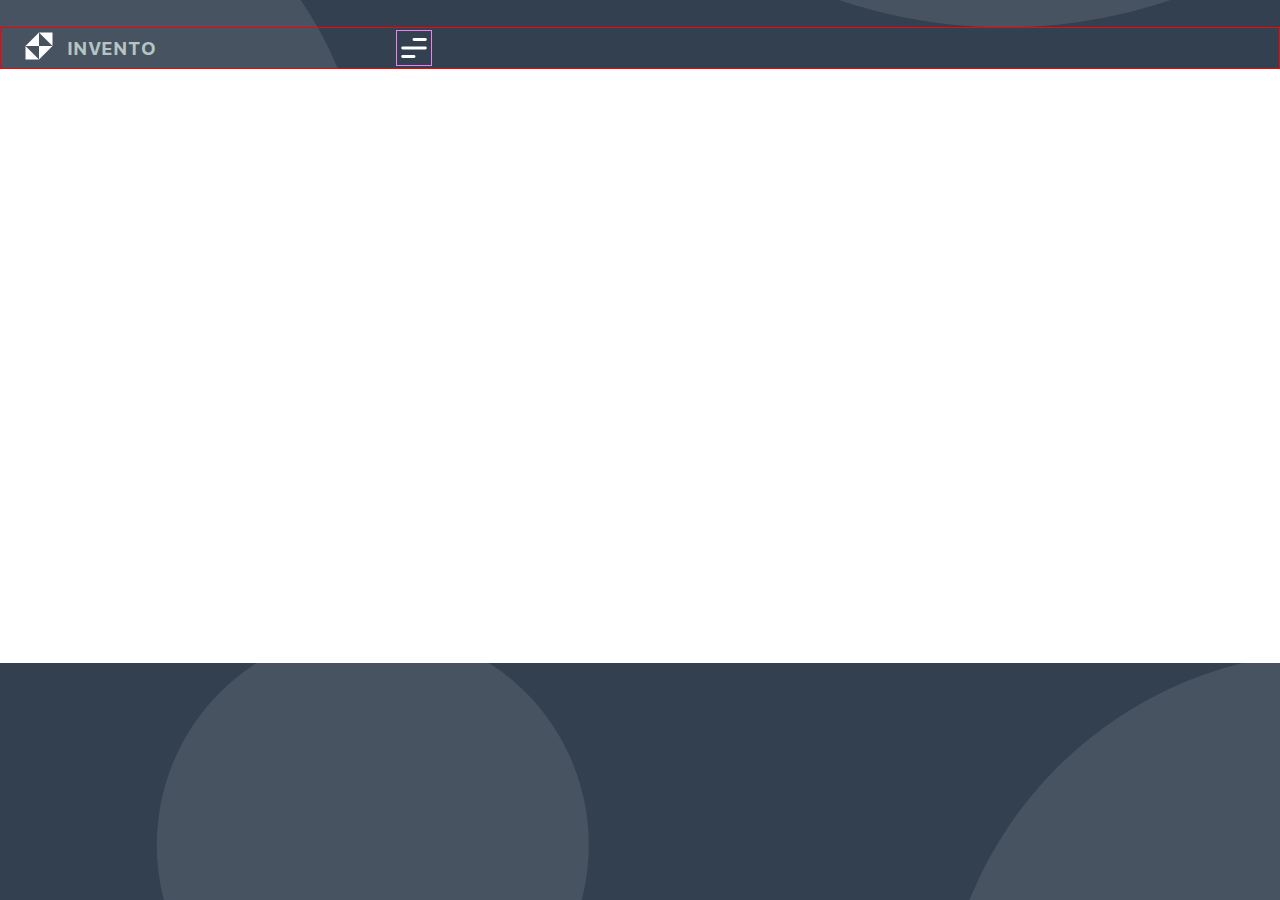
==== view/balance.html @ 79ce800d "." ====
<!DOCTYPE html>
<html lang="en">
<head>
    <meta charset="UTF-8">
    <meta name="viewport" content="width=device-width, initial-scale=1.0">
    <title>Document</title>
    <link rel="stylesheet" href="../css/balance.css">
</head>
<body>
    <div class="logotipe">
        <a href="../index.html">
            <img src="../storage/image/logotipe.svg">
        </a>
        <h3>INVENTO</h3>
        <img src="../storage/image/trhee_lines.svg" class="trhee_lines">
    </div>
    <div class="page_balance">

    </div>
</body>
</html>
---- css/balance.css ----
@import url(variables.css);

* {
    padding: 0;
    margin: 0;
    font-family: "EncodeSans-Regular";
    box-sizing: border-box;
}


body {
    background-color: var(--color-1);
    background-image: url(../storage/image/backgraundCards.svg);
    background-size: cover;
    background-position: center;
    background-repeat: no-repeat;
    position: relative;
}

.logotipe {
    border: 1px solid red;
    padding: var(--space-layout-padding-lr);
    display: flex;
    flex-direction: row;
    align-items: center;
    margin-top: 3vh;
}

.logotipe img {
    width: 36px;
    height: auto;
}

.logotipe h3 {
    color: var(--color-3);
    margin-left: 10px;
    margin-right: 240px;font-family: "SF-pro-text-bold";
}

.trhee_lines{
    border: 1px solid violet;
    display: flex;
    justify-content: space-between;
}


.page_balance{
    background: white;
    height: 66vh;
}
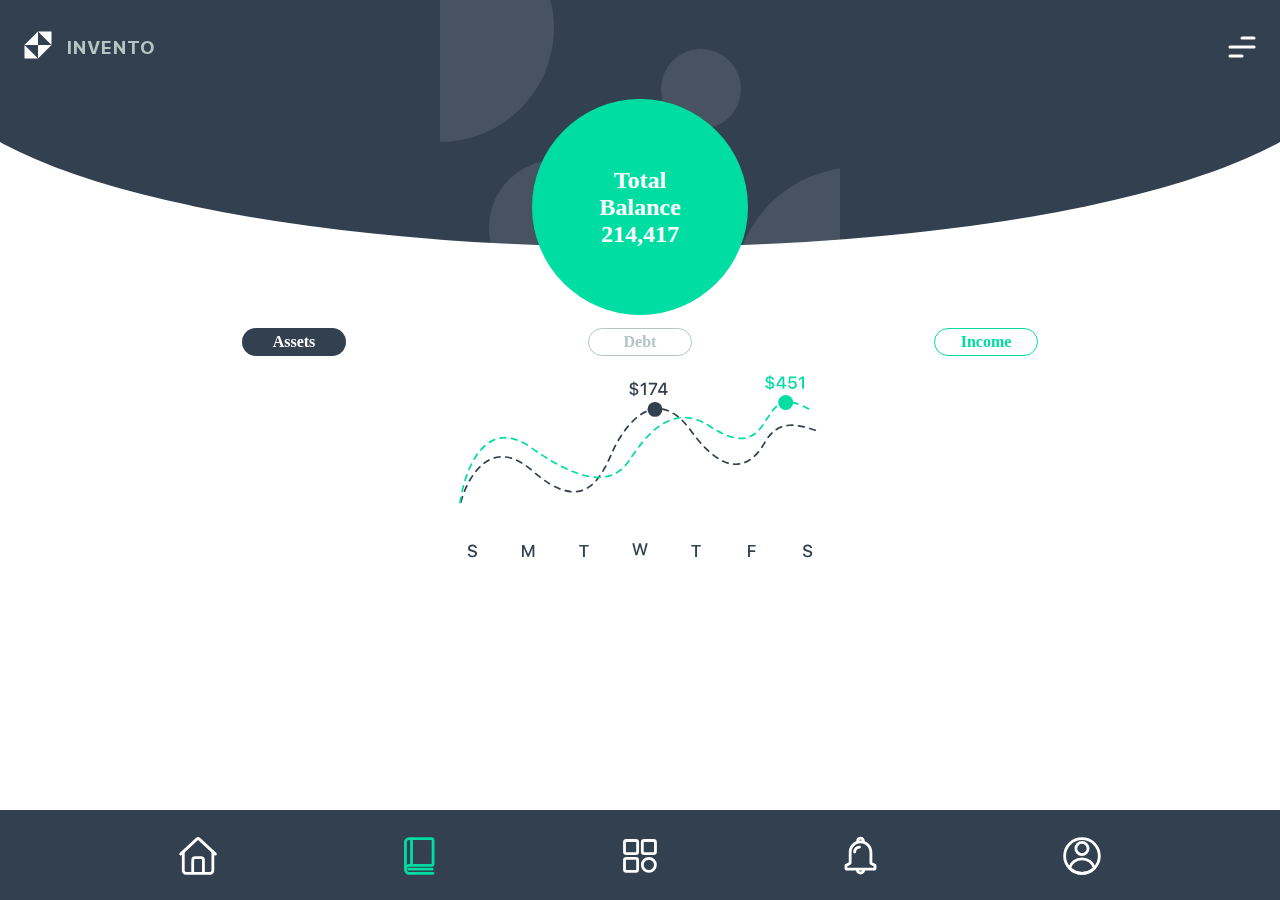
==== commit a48f9df3: "commit to save the changes made on page 2 and the completion of page 3" ====
--- a/view/balance.html
+++ b/view/balance.html
@@ -7,15 +7,72 @@
     <link rel="stylesheet" href="../css/balance.css">
 </head>
 <body>
-    <div class="logotipe">
-        <a href="../index.html">
-            <img src="../storage/image/logotipe.svg">
-        </a>
-        <h3>INVENTO</h3>
-        <img src="../storage/image/trhee_lines.svg" class="trhee_lines">
+    <head>
+        <div class="logotipe">
+            <a href="../index.html">
+                <img src="../storage/image/logotipe.svg">
+            </a>
+            <h3>INVENTO</h3>
+            <img src="../storage/image/trhee_lines.svg" class="trhee_lines">
+        </div>
+    </head>
+    <div class="circle">
+        <img src="../storage/image/backgraundCards.svg">
     </div>
-    <div class="page_balance">
+    <div class="circle2">
+        <div class="into_balance">
+            <h2>Total</h2>
+            <h2>Balance</h2>
+            <h2>214,417</h2>
+        </div>
+    </div>
+    <div class="table_subindi">
+        <div class="assets">
+            <h4>Assets</h4>
+        </div>
+        <div class="debt">
+            <h4>Debt</h4>
+        </div>
+        <div class="income">
+            <h4>Income</h4>
+        </div>
+    </div>
+    <div class="table_balance">
+        <img src="../storage/image/table_balance.svg">
+    </div>
 
-    </div>
+
+
+
+
+    <footer class="footer">
+        <ul class="footer__ul">
+            <li>
+                <a href="#">
+                    <img src="../storage/image/home.svg">
+                </a>
+            </li>
+            <li>
+                <a href="../view/balance.html">
+                    <img src="../storage/image/balance_menu_green.svg">
+                </a>
+            </li>
+            <li>
+                <a href="../view/cards.html">
+                    <img src="../storage/image/cards_menu.svg">
+                </a>
+            </li>
+            <li>
+                <a href="#">
+                    <img src="../storage/image/notifications.svg">
+                </a>
+            </li>
+            <li>
+                <a href="../index.html">
+                    <img src="../storage/image/user_menu.svg">
+                </a>
+            </li>
+        </ul>
+    </footer>
 </body>
 </html>--- a/css/balance.css
+++ b/css/balance.css
@@ -9,16 +9,16 @@
 
 
 body {
-    background-color: var(--color-1);
-    background-image: url(../storage/image/backgraundCards.svg);
     background-size: cover;
     background-position: center;
     background-repeat: no-repeat;
     position: relative;
 }
 
+
+
 .logotipe {
-    border: 1px solid red;
+    /*border: 1px solid red;*/
     padding: var(--space-layout-padding-lr);
     display: flex;
     flex-direction: row;
@@ -34,17 +34,170 @@
 .logotipe h3 {
     color: var(--color-3);
     margin-left: 10px;
-    margin-right: 240px;font-family: "SF-pro-text-bold";
+    margin-right: 210px;font-family: "SF-pro-text-bold";
 }
 
 .trhee_lines{
-    border: 1px solid violet;
-    display: flex;
-    justify-content: space-between;
-}
-
-
-.page_balance{
-    background: white;
-    height: 66vh;
+    /*border: 1px solid violet;*/
+    margin-left: auto;
+}
+
+.circle {
+    /*border: 1px solid red;*/
+    width: 110%; 
+    height: 40%; 
+    background-color: var(--color-1);
+    border-radius: 50%; 
+    position: absolute;
+    left: 50%;
+    transform: translate(-50%, -50%);
+    display: flex; 
+    justify-content: center;
+    align-items: center;
+    position: fixed;
+    z-index: -1000;
+}
+
+.circle2{
+    /*border: 1px solid red;*/
+    width: 24vh; 
+    height: 24vh; 
+    background-color: var(--color-5);
+    border-radius: 50%; 
+    position: absolute;
+    left: 50%;
+    top: 23%;
+    transform: translate(-50%, -50%);
+    display: flex; 
+    justify-content: center;
+    align-items: center;
+    position: fixed;
+}
+
+.into_balance{
+    display: flex;
+    flex-direction: column;
+    justify-content: center;
+    align-items: center;
+}
+
+.into_balance h2{
+    color: var(--color-4);
+}
+
+.table_subindi{
+    display: flex;
+    flex-direction: row;
+    justify-content: space-evenly;
+    /*border: 1px solid red;*/
+    position: relative;
+    height: 3.5ch;
+    margin-top: 29cqb;
+}
+
+.assets{
+    /*border: 1px solid blue;*/
+    border-radius: 40px;
+    display: flex;
+    background-color: var(--color-1);
+    height: 3.5ch;
+    width: 13ch;
+}
+
+.assets h4{
+    /*border: 1px solid green;*/
+    color: var(--color-4);
+    display: flex;
+    justify-content: center;
+    align-items: center;
+    width: 13ch;
+}
+
+.debt{
+    border: 1px solid var(--color-3);
+    border-radius: 40px;
+    display: flex;
+    height: 3.5ch;
+    width: 13ch;
+}
+
+.debt h4{
+    color: var(--color-3);
+    display: flex;
+    justify-content: center;
+    align-items: center;
+    width: 13ch;
+}
+
+.income{
+    border: 1px solid var(--color-5);
+    border-radius: 40px;
+    display: flex;
+    height: 3.5ch;
+    width: 13ch;
+}
+
+.income h4{
+    color: var(--color-5);
+    display: flex;
+    justify-content: center;
+    align-items: center;
+    width: 13ch;
+}
+
+.table_balance{
+    /*border: 1PX solid red;*/
+    margin-top: 2vh;
+    height: 25ch;
+    display: flex;
+    justify-content: center;
+    align-items: center;
+}
+
+.table_balance img{
+    /*border: 1px solid green;*/
+    width: 48vh;
+}
+
+
+
+
+
+
+
+
+
+
+.footer{
+    /* background: red; */
+    position: fixed;
+    bottom: 0;
+    width: 100%;
+}
+.footer__ul{
+    background: var(--color-1);
+    height: 10vh;
+    display: flex;
+    flex-direction: row;
+    justify-content: space-evenly;
+    align-items: center;
+    border-radius: 0;
+}
+.footer__ul li{
+    list-style: none;
+    background: var(--color-1);
+    border-radius: 100%;
+    height: auto;
+    width: auto;
+    display: flex;
+    align-items: center;
+    justify-content: center;
+}
+.footer__ul li a{
+    display: flex;
+}
+.footer__ul li a img{
+    object-fit: contain;
+    width: 5vh;
+    height: auto;
 }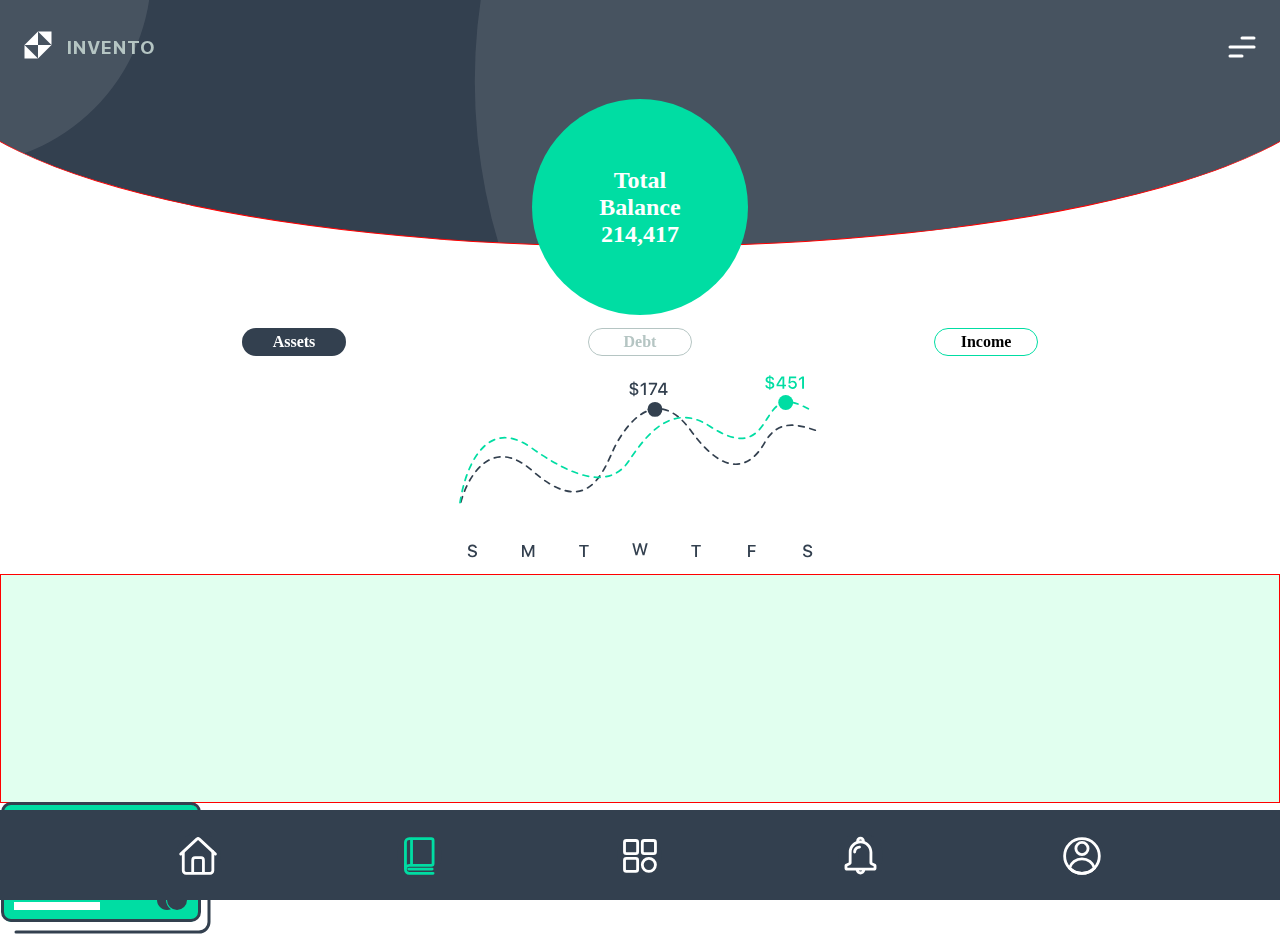
==== commit 299bc26f: "commit for test deployment" ====
--- a/view/balance.html
+++ b/view/balance.html
@@ -7,7 +7,6 @@
     <link rel="stylesheet" href="../css/balance.css">
 </head>
 <body>
-    <head>
         <div class="logotipe">
             <a href="../index.html">
                 <img src="../storage/image/logotipe.svg">
@@ -15,9 +14,8 @@
             <h3>INVENTO</h3>
             <img src="../storage/image/trhee_lines.svg" class="trhee_lines">
         </div>
-    </head>
+
     <div class="circle">
-        <img src="../storage/image/backgraundCards.svg">
     </div>
     <div class="circle2">
         <div class="into_balance">
@@ -39,6 +37,11 @@
     </div>
     <div class="table_balance">
         <img src="../storage/image/table_balance.svg">
+    </div>
+    <div class="spam_card">
+        <div class="image_card">
+            <img src="../storage/image/credicard.svg">
+        </div>
     </div>
 
 
--- a/css/balance.css
+++ b/css/balance.css
@@ -43,10 +43,16 @@
 }
 
 .circle {
-    /*border: 1px solid red;*/
+    border: 1px solid red;
     width: 110%; 
     height: 40%; 
+    background: no-repeat;
+    background-size: cover;
     background-color: var(--color-1);
+    background-image: url(../storage/image/backgraundCards.svg);
+    display: flex;
+    justify-content: center;
+    align-items: center;
     border-radius: 50%; 
     position: absolute;
     left: 50%;
@@ -62,7 +68,7 @@
     /*border: 1px solid red;*/
     width: 24vh; 
     height: 24vh; 
-    background-color: var(--color-5);
+    background-color: var(--color-2);
     border-radius: 50%; 
     position: absolute;
     left: 50%;
@@ -130,7 +136,7 @@
 }
 
 .income{
-    border: 1px solid var(--color-5);
+    border: 1px solid var(--color-2);
     border-radius: 40px;
     display: flex;
     height: 3.5ch;
@@ -138,7 +144,7 @@
 }
 
 .income h4{
-    color: var(--color-5);
+    color: var(--color-);
     display: flex;
     justify-content: center;
     align-items: center;
@@ -159,6 +165,16 @@
     width: 48vh;
 }
 
+.spam_card{
+    border: 1px solid red;
+    height: 6vh;
+    padding-top: 6cm;
+    background-color: var(--color-5);
+}
+
+.imge_card{
+    border: 1px solid blue;
+}
 
 
 
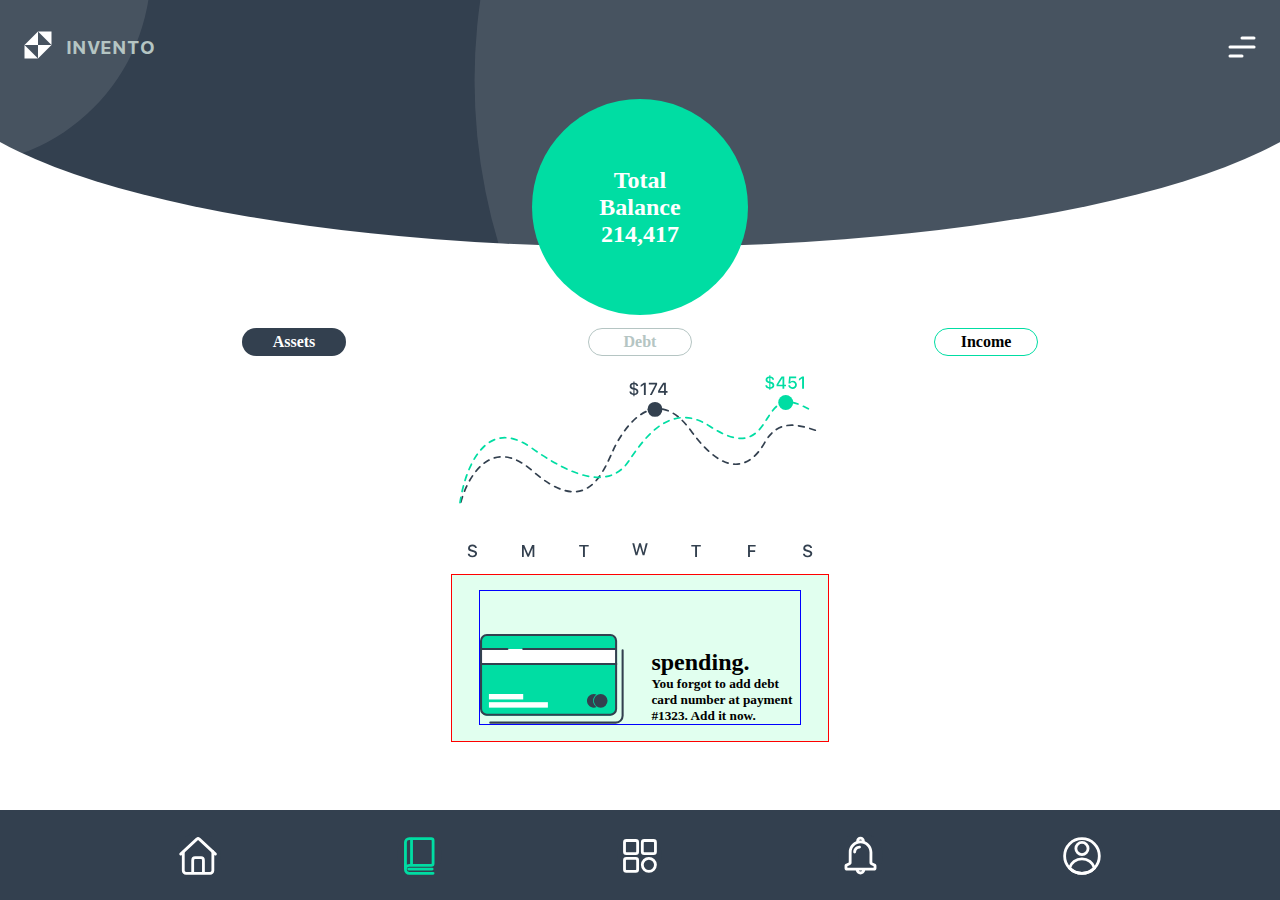
==== commit 141b9d5f: "commit to save the latest arrangements and then start editing" ====
--- a/view/balance.html
+++ b/view/balance.html
@@ -38,13 +38,17 @@
     <div class="table_balance">
         <img src="../storage/image/table_balance.svg">
     </div>
-    <div class="spam_card">
-        <div class="image_card">
-            <img src="../storage/image/credicard.svg">
+    <div class="spam">
+        <div class="card_spam">
+            <div class="sub_spam">
+                <img src="../storage/image/credicard.svg">
+                <div class="txt_spam">
+                    <h2>spending.</h2>
+                    <h5>You forgot to add debt card number at payment #1323. Add it now.</h5>
+                </div>
+            </div>
         </div>
     </div>
-
-
 
 
 
--- a/css/balance.css
+++ b/css/balance.css
@@ -8,12 +8,6 @@
 }
 
 
-body {
-    background-size: cover;
-    background-position: center;
-    background-repeat: no-repeat;
-    position: relative;
-}
 
 
 
@@ -43,7 +37,7 @@
 }
 
 .circle {
-    border: 1px solid red;
+    /*border: 1px solid red;*/
     width: 110%; 
     height: 40%; 
     background: no-repeat;
@@ -60,7 +54,6 @@
     display: flex; 
     justify-content: center;
     align-items: center;
-    position: fixed;
     z-index: -1000;
 }
 
@@ -77,7 +70,6 @@
     display: flex; 
     justify-content: center;
     align-items: center;
-    position: fixed;
 }
 
 .into_balance{
@@ -165,18 +157,44 @@
     width: 48vh;
 }
 
-.spam_card{
+.spam{
+    height: 16cap;
+    display: flex;
+    justify-content: center;
+    align-items: center;
+}
+
+.card_spam{
+    background: var(--color-5);
     border: 1px solid red;
-    height: 6vh;
-    padding-top: 6cm;
-    background-color: var(--color-5);
-}
-
-.imge_card{
+    height: 16cap;
+    width: 36cap;
+    display: flex;
+    align-items: center;
+    justify-content: center;
+}
+
+.sub_spam{
+    width: 42vh;
+    height: 15vh;
+    margin: 3vh 3vh 3vh 3vh;
     border: 1px solid blue;
-}
-
-
+    display: flex;
+    justify-content: flex-start;
+    align-items: flex-end;
+
+}
+
+.sub_spam img{
+    width: 16vh;
+    bottom: 0ch;
+}
+
+.txt_spam{
+    padding-left: 3vh;
+    display: flex;
+    flex-direction: column;
+}
 
 
 
